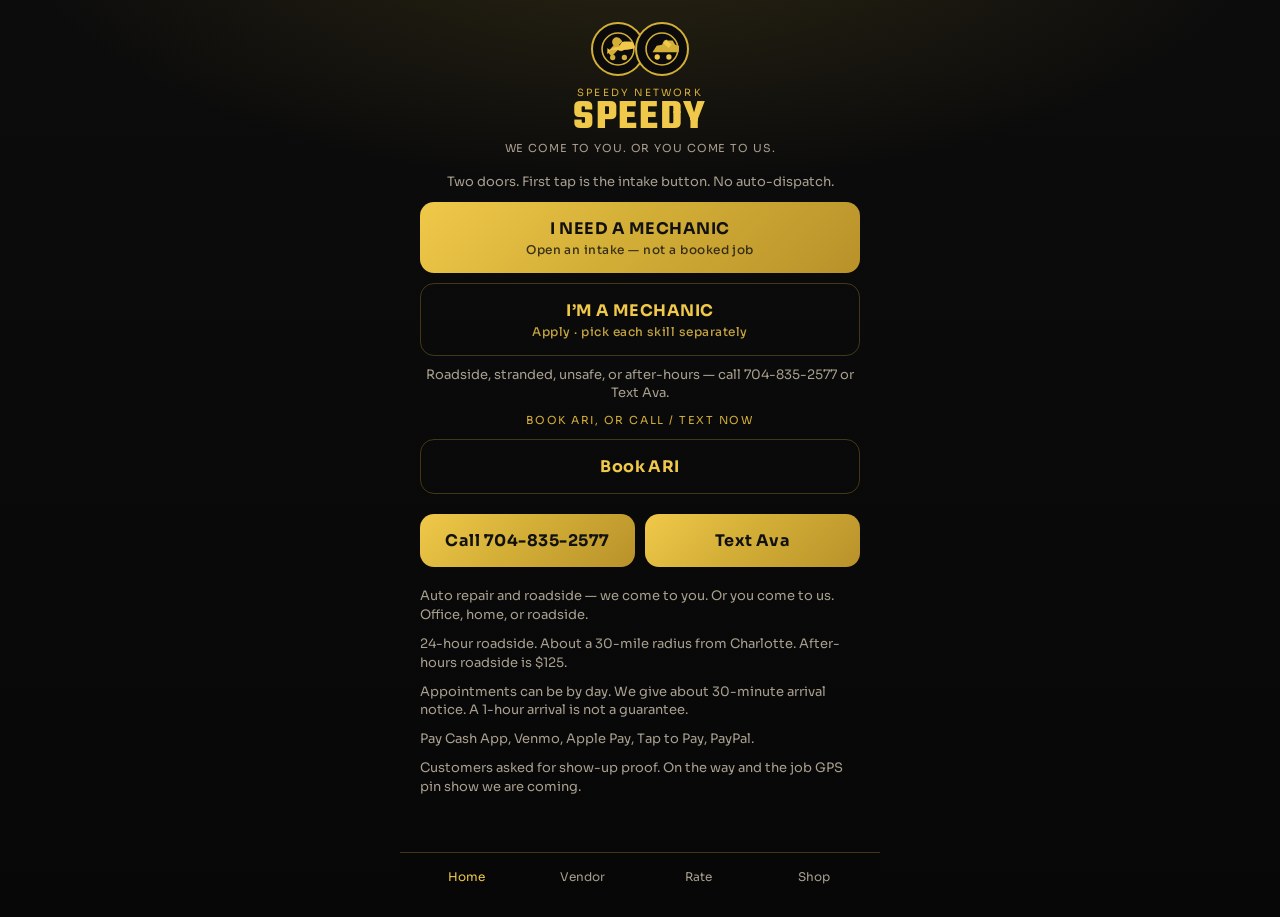
==== index.html @ 790b3974 "Add branded Speedy Network pages" ====
<!DOCTYPE html>
<html lang="en">
<head>
  <meta charset="UTF-8" />
  <meta name="viewport" content="width=device-width, initial-scale=1, viewport-fit=cover" />
  <title>Speedy Network · Speedy Mobile Auto Repair</title>
  <link rel="preconnect" href="https://fonts.googleapis.com" />
  <link href="https://fonts.googleapis.com/css2?family=Sora:wght@400;500;600;700&family=Teko:wght@600;700&display=swap" rel="stylesheet" />
  <link rel="stylesheet" href="styles.css" />
</head>
<body>
  <div class="wrap">
    <div id="header" data-sub="We come to you. Or you come to us."></div>
    <p class="note center">Two doors. First tap is the intake button. No auto-dispatch.</p>
    <a class="btn btn-gold" href="https://portal.ari.app/b/kCHD15A2N0Vobeo5jdgZhwQBJTA3">I NEED A MECHANIC<small>Open an intake — not a booked job</small></a>
    <a class="btn btn-ghost" href="apply.html">I’M A MECHANIC<small>Apply · pick each skill separately</small></a>
    <p class="note center">Roadside, stranded, unsafe, or after-hours — call 704-835-2577 or Text Ava.</p>
    <p class="note center" style="letter-spacing:.14em;font-size:11px;text-transform:uppercase;color:#d4af37">Book ARI, or Call / Text now</p>
    <a class="btn btn-ghost" href="https://portal.ari.app/b/kCHD15A2N0Vobeo5jdgZhwQBJTA3">Book ARI</a>
    <div class="row">
      <a class="btn btn-gold" href="tel:+17048352577">Call 704-835-2577</a>
      <a class="btn btn-gold" href="sms:+17048352577">Text Ava</a>
    </div>
    <p class="note">Auto repair and roadside — we come to you. Or you come to us. Office, home, or roadside.</p>
    <p class="note">24-hour roadside. About a 30-mile radius from Charlotte. After-hours roadside is $125.</p>
    <p class="note">Appointments can be by day. We give about 30-minute arrival notice. A 1-hour arrival is not a guarantee.</p>
    <p class="note">Pay Cash App, Venmo, Apple Pay, Tap to Pay, PayPal.</p>
    <p class="note">Customers asked for show-up proof. On the way and the job GPS pin show we are coming.</p>
  </div>
  <div id="nav" data-active="Home"></div>
  <script src="brand.js"></script>
</body>
</html>
---- styles.css ----
:root {
  --bg: #070707;
  --elev: #121212;
  --panel: #181818;
  --ink: #f5f0e6;
  --muted: #a89f8f;
  --gold: #d4af37;
  --goldb: #f0c94a;
  --deep: #9a7b1a;
  --line: rgba(212, 175, 55, 0.28);
}
* { box-sizing: border-box; }
html, body { margin: 0; min-height: 100%; background: var(--bg); color: var(--ink); font-family: Sora, system-ui, sans-serif; }
body {
  background:
    radial-gradient(ellipse 90% 55% at 50% -10%, rgba(212,175,55,.16), transparent 55%),
    linear-gradient(180deg, #0c0c0c 0%, #070707 100%);
}
a { color: inherit; text-decoration: none; }
button, input, select, textarea { font: inherit; color: inherit; }
.wrap { max-width: 480px; margin: 0 auto; min-height: 100dvh; padding: 0 20px 110px; }
.brand-bar { display: flex; flex-direction: column; align-items: center; padding: 22px 0 8px; }
.badges { display: flex; align-items: center; }
.badge {
  width: 54px; height: 54px; border-radius: 50%;
  border: 2px solid var(--gold); background: #0b0b0b;
  display: grid; place-items: center; overflow: hidden;
}
.badge + .badge { margin-left: -10px; }
.badge svg { width: 34px; height: 34px; }
.kicker { margin-top: 10px; font-size: 10px; letter-spacing: .22em; text-transform: uppercase; color: var(--gold); }
.word {
  font-family: Teko, "Arial Narrow", sans-serif;
  font-size: 42px; line-height: .85; letter-spacing: .04em;
  color: var(--goldb); margin: 2px 0 0; font-weight: 700;
}
.sub { font-size: 11px; letter-spacing: .08em; text-transform: uppercase; color: var(--muted); margin-top: 4px; text-align: center; }
h1 {
  font-family: Teko, sans-serif; font-size: 34px; letter-spacing: .03em;
  text-transform: uppercase; color: var(--goldb); margin: 18px 0 8px; font-weight: 700;
}
.muted { color: var(--muted); line-height: 1.5; font-size: 14px; }
.note { color: var(--muted); font-size: 13px; line-height: 1.45; margin: 10px 0; }
.btn {
  display: flex; flex-direction: column; align-items: center; justify-content: center;
  width: 100%; border: none; border-radius: 14px; padding: 16px 14px; margin: 10px 0;
  font-weight: 700; letter-spacing: .03em; cursor: pointer; text-align: center;
}
.btn small { font-weight: 500; opacity: .8; margin-top: 3px; font-size: 12px; }
.btn-gold { background: linear-gradient(135deg, #f0c94a 0%, #d4af37 45%, #b8922a 100%); color: #111; }
.btn-ghost { background: transparent; border: 1px solid var(--line); color: var(--goldb); }
.row { display: grid; grid-template-columns: 1fr 1fr; gap: 10px; }
label { display: block; font-size: 13px; color: var(--muted); margin: 14px 0 6px; }
.field, select.field, textarea.field {
  width: 100%; border: 1px solid var(--line); background: #0b0b0b;
  border-radius: 12px; padding: 12px 14px; outline: none; color: var(--ink);
}
.field:focus { border-color: var(--gold); box-shadow: 0 0 0 3px rgba(212,175,55,.18); }
.card {
  border: 1px solid var(--line); background: linear-gradient(180deg, #181818, #0e0e0e);
  border-radius: 16px; padding: 14px 16px; margin: 16px 0;
}
.card b { color: var(--goldb); }
.stars { display: flex; gap: 8px; flex-wrap: wrap; }
.star-btn {
  min-width: 52px; border-radius: 12px; border: 1px solid var(--line);
  background: #0b0b0b; color: var(--ink); padding: 10px 0; cursor: pointer;
}
.star-btn.on { border-color: var(--gold); color: var(--goldb); background: rgba(212,175,55,.1); }
.bottom {
  position: fixed; left: 0; right: 0; bottom: 0; z-index: 20;
  border-top: 1px solid var(--line); background: rgba(8,8,8,.94);
  display: grid; grid-template-columns: repeat(4, 1fr);
  padding: 10px 8px calc(10px + env(safe-area-inset-bottom));
  max-width: 480px; margin: 0 auto;
}
.bottom a { text-align: center; font-size: 12px; color: var(--muted); padding: 6px 0; }
.bottom a.on { color: var(--goldb); }
.center { text-align: center; }
.ok { color: #5fad6e; }
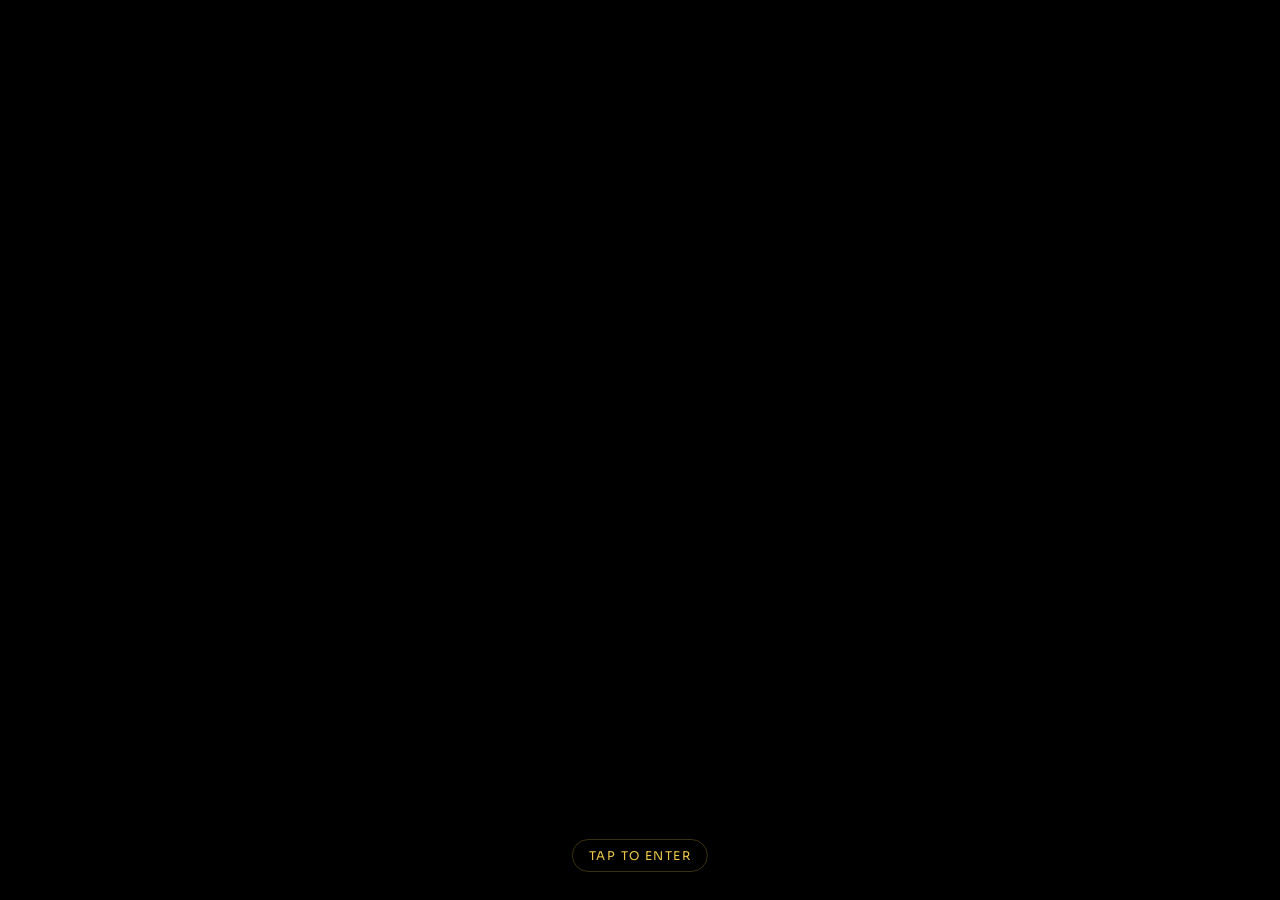
==== commit 7be2d904: "Video sting splash: full-black centered gold lockup, tap to enter" ====
--- a/index.html
+++ b/index.html
@@ -9,25 +9,30 @@
   <link rel="stylesheet" href="styles.css" />
 </head>
 <body>
+  <div class="splash" id="splash">
+    <video id="sting" autoplay muted playsinline poster="poster.jpg">
+      <source src="intro.mp4" type="video/mp4" />
+    </video>
+    <button class="skip" type="button" id="skip">Tap to enter</button>
+  </div>
   <div class="wrap">
-    <div id="header" data-sub="We come to you. Or you come to us."></div>
+    <div id="header"></div>
     <p class="note center">Two doors. First tap is the intake button. No auto-dispatch.</p>
     <a class="btn btn-gold" href="https://portal.ari.app/b/kCHD15A2N0Vobeo5jdgZhwQBJTA3">I NEED A MECHANIC<small>Open an intake — not a booked job</small></a>
     <a class="btn btn-ghost" href="apply.html">I’M A MECHANIC<small>Apply · pick each skill separately</small></a>
     <p class="note center">Roadside, stranded, unsafe, or after-hours — call 704-835-2577 or Text Ava.</p>
-    <p class="note center" style="letter-spacing:.14em;font-size:11px;text-transform:uppercase;color:#d4af37">Book ARI, or Call / Text now</p>
+    <p class="note center kicker">Book ARI, or Call / Text now</p>
     <a class="btn btn-ghost" href="https://portal.ari.app/b/kCHD15A2N0Vobeo5jdgZhwQBJTA3">Book ARI</a>
     <div class="row">
       <a class="btn btn-gold" href="tel:+17048352577">Call 704-835-2577</a>
       <a class="btn btn-gold" href="sms:+17048352577">Text Ava</a>
     </div>
-    <p class="note">Auto repair and roadside — we come to you. Or you come to us. Office, home, or roadside.</p>
+    <p class="note">Auto repair and roadside — we come to you. Or you come to us.</p>
     <p class="note">24-hour roadside. About a 30-mile radius from Charlotte. After-hours roadside is $125.</p>
-    <p class="note">Appointments can be by day. We give about 30-minute arrival notice. A 1-hour arrival is not a guarantee.</p>
     <p class="note">Pay Cash App, Venmo, Apple Pay, Tap to Pay, PayPal.</p>
-    <p class="note">Customers asked for show-up proof. On the way and the job GPS pin show we are coming.</p>
   </div>
   <div id="nav" data-active="Home"></div>
+  <script src="assets.js"></script>
   <script src="brand.js"></script>
 </body>
-</html>+</html>
--- a/styles.css
+++ b/styles.css
@@ -1,46 +1,42 @@
 :root {
-  --bg: #070707;
-  --elev: #121212;
-  --panel: #181818;
+  --bg: #000000;
   --ink: #f5f0e6;
   --muted: #a89f8f;
   --gold: #d4af37;
   --goldb: #f0c94a;
-  --deep: #9a7b1a;
   --line: rgba(212, 175, 55, 0.28);
 }
 * { box-sizing: border-box; }
-html, body { margin: 0; min-height: 100%; background: var(--bg); color: var(--ink); font-family: Sora, system-ui, sans-serif; }
-body {
-  background:
-    radial-gradient(ellipse 90% 55% at 50% -10%, rgba(212,175,55,.16), transparent 55%),
-    linear-gradient(180deg, #0c0c0c 0%, #070707 100%);
-}
+html, body { margin: 0; min-height: 100%; background: #000; color: var(--ink); font-family: Sora, system-ui, sans-serif; }
+body { background: #000; }
 a { color: inherit; text-decoration: none; }
 button, input, select, textarea { font: inherit; color: inherit; }
-.wrap { max-width: 480px; margin: 0 auto; min-height: 100dvh; padding: 0 20px 110px; }
-.brand-bar { display: flex; flex-direction: column; align-items: center; padding: 22px 0 8px; }
-.badges { display: flex; align-items: center; }
-.badge {
-  width: 54px; height: 54px; border-radius: 50%;
-  border: 2px solid var(--gold); background: #0b0b0b;
-  display: grid; place-items: center; overflow: hidden;
+.wrap { max-width: 480px; margin: 0 auto; min-height: 100dvh; padding: 0 18px 110px; }
+.brand-bar { display: flex; flex-direction: column; align-items: center; padding: 10px 0 6px; background: #000; }
+.lockup { width: min(100%, 420px); height: auto; display: block; }
+.hero {
+  position: relative;
+  margin: 0 -18px 8px;
+  background: #000;
+  min-height: 42vh;
+  display: grid;
+  place-items: center;
+  overflow: hidden;
 }
-.badge + .badge { margin-left: -10px; }
-.badge svg { width: 34px; height: 34px; }
-.kicker { margin-top: 10px; font-size: 10px; letter-spacing: .22em; text-transform: uppercase; color: var(--gold); }
-.word {
-  font-family: Teko, "Arial Narrow", sans-serif;
-  font-size: 42px; line-height: .85; letter-spacing: .04em;
-  color: var(--goldb); margin: 2px 0 0; font-weight: 700;
+.hero video, .hero img.poster {
+  width: 100%;
+  height: 42vh;
+  object-fit: contain;
+  background: #000;
+  display: block;
 }
-.sub { font-size: 11px; letter-spacing: .08em; text-transform: uppercase; color: var(--muted); margin-top: 4px; text-align: center; }
 h1 {
   font-family: Teko, sans-serif; font-size: 34px; letter-spacing: .03em;
-  text-transform: uppercase; color: var(--goldb); margin: 18px 0 8px; font-weight: 700;
+  text-transform: uppercase; color: var(--goldb); margin: 14px 0 8px; font-weight: 700;
 }
 .muted { color: var(--muted); line-height: 1.5; font-size: 14px; }
 .note { color: var(--muted); font-size: 13px; line-height: 1.45; margin: 10px 0; }
+.kicker { letter-spacing: .14em; font-size: 11px; text-transform: uppercase; color: var(--gold); }
 .btn {
   display: flex; flex-direction: column; align-items: center; justify-content: center;
   width: 100%; border: none; border-radius: 14px; padding: 16px 14px; margin: 10px 0;
@@ -69,7 +65,7 @@
 .star-btn.on { border-color: var(--gold); color: var(--goldb); background: rgba(212,175,55,.1); }
 .bottom {
   position: fixed; left: 0; right: 0; bottom: 0; z-index: 20;
-  border-top: 1px solid var(--line); background: rgba(8,8,8,.94);
+  border-top: 1px solid var(--line); background: rgba(0,0,0,.94);
   display: grid; grid-template-columns: repeat(4, 1fr);
   padding: 10px 8px calc(10px + env(safe-area-inset-bottom));
   max-width: 480px; margin: 0 auto;
@@ -78,3 +74,21 @@
 .bottom a.on { color: var(--goldb); }
 .center { text-align: center; }
 .ok { color: #5fad6e; }
+.splash {
+  position: fixed; inset: 0; z-index: 80; background: #000;
+  display: grid; place-items: center; transition: opacity .7s ease;
+}
+.splash video {
+  width: 100%; height: 100%;
+  object-fit: contain;
+  background: #000;
+}
+.splash .skip {
+  position: absolute; bottom: calc(28px + env(safe-area-inset-bottom));
+  left: 50%; transform: translateX(-50%);
+  background: transparent; border: 1px solid var(--line);
+  color: var(--goldb); border-radius: 999px;
+  padding: 8px 16px; font-size: 12px; letter-spacing: .12em;
+  text-transform: uppercase; cursor: pointer;
+}
+.splash.gone { opacity: 0; pointer-events: none; }
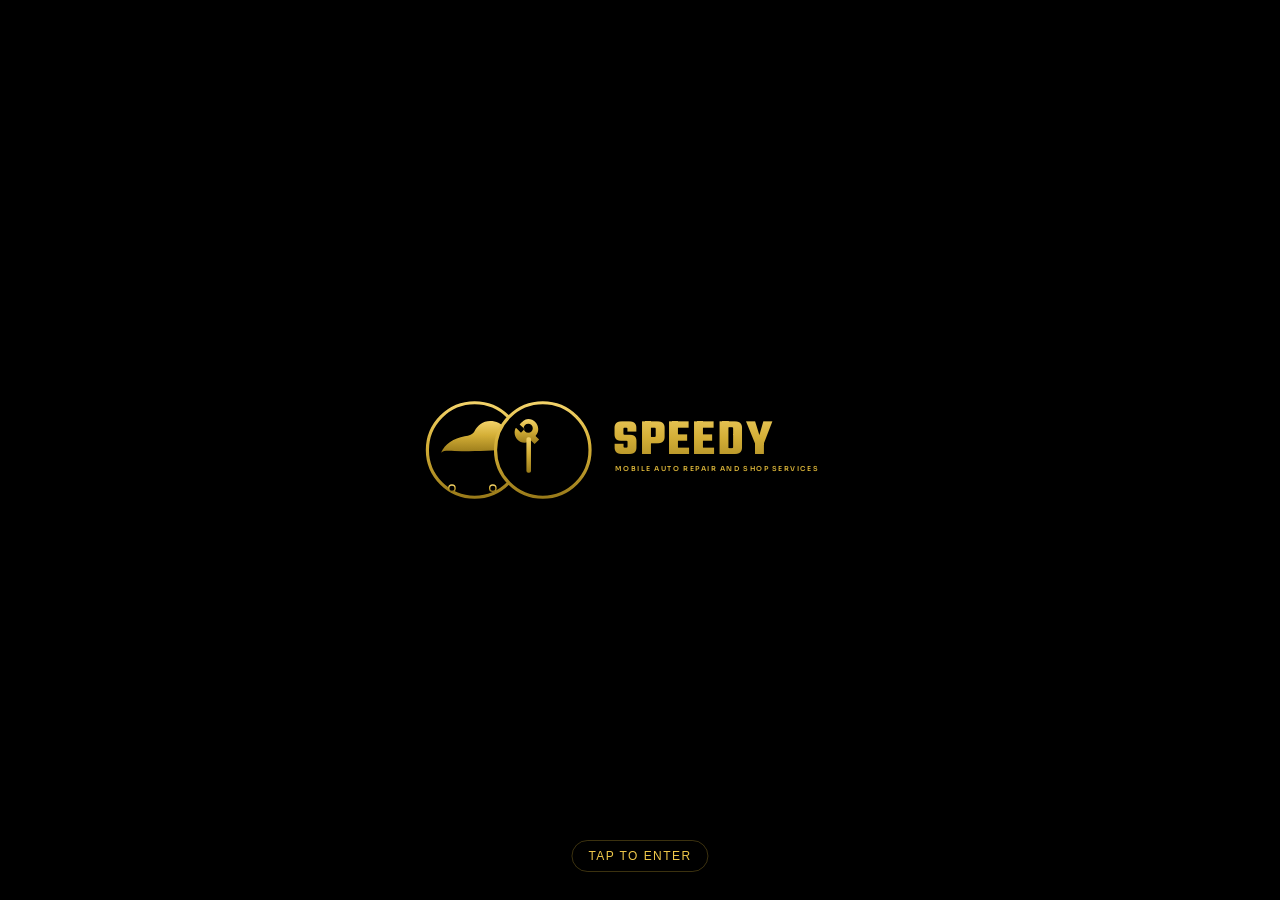
==== commit bed3443c: "Self-contained splash so the preview works without htmlpreview" ====
--- a/index.html
+++ b/index.html
@@ -4,35 +4,66 @@
   <meta charset="UTF-8" />
   <meta name="viewport" content="width=device-width, initial-scale=1, viewport-fit=cover" />
   <title>Speedy Network · Speedy Mobile Auto Repair</title>
-  <link rel="preconnect" href="https://fonts.googleapis.com" />
   <link href="https://fonts.googleapis.com/css2?family=Sora:wght@400;500;600;700&family=Teko:wght@600;700&display=swap" rel="stylesheet" />
-  <link rel="stylesheet" href="styles.css" />
+  <style>
+    :root { --ink:#f5f0e6; --muted:#a89f8f; --gold:#d4af37; --goldb:#f0c94a; --line:rgba(212,175,55,.28); }
+    * { box-sizing:border-box; }
+    html, body { margin:0; min-height:100%; background:#000; color:var(--ink); font-family:Sora,system-ui,sans-serif; }
+    a { color:inherit; text-decoration:none; }
+    .wrap { max-width:480px; margin:0 auto; min-height:100dvh; padding:0 18px 110px; }
+    .brand-bar { display:flex; justify-content:center; padding:14px 0 8px; }
+    .lockup { width:min(100%,420px); height:auto; display:block; }
+    .note { color:var(--muted); font-size:13px; line-height:1.45; margin:10px 0; }
+    .kicker { letter-spacing:.14em; font-size:11px; text-transform:uppercase; color:var(--gold); }
+    .center { text-align:center; }
+    .btn { display:flex; flex-direction:column; align-items:center; justify-content:center; width:100%; border:none; border-radius:14px; padding:16px 14px; margin:10px 0; font-weight:700; letter-spacing:.03em; text-align:center; }
+    .btn small { font-weight:500; opacity:.8; margin-top:3px; font-size:12px; }
+    .btn-gold { background:linear-gradient(135deg,#f0c94a 0%,#d4af37 45%,#b8922a 100%); color:#111; }
+    .btn-ghost { background:transparent; border:1px solid var(--line); color:var(--goldb); }
+    .row { display:grid; grid-template-columns:1fr 1fr; gap:10px; }
+    .bottom { position:fixed; left:0; right:0; bottom:0; z-index:20; border-top:1px solid var(--line); background:rgba(0,0,0,.94); display:grid; grid-template-columns:repeat(4,1fr); padding:10px 8px calc(10px + env(safe-area-inset-bottom)); max-width:480px; margin:0 auto; }
+    .bottom a { text-align:center; font-size:12px; color:var(--muted); padding:6px 0; }
+    .bottom a.on { color:var(--goldb); }
+    .splash { position:fixed; inset:0; z-index:80; background:#000; display:grid; place-items:center; transition:opacity .7s ease; }
+    .splash.gone { opacity:0; pointer-events:none; }
+    .sting { width:min(92vw,420px); animation:sting 4.6s ease forwards; }
+    @keyframes sting { 0% { opacity:0; transform:scale(.86); filter:blur(8px);} 18% { opacity:1; transform:scale(.96); filter:blur(0);} 100% { opacity:1; transform:scale(1.06);} }
+    .skip { position:absolute; bottom:calc(28px + env(safe-area-inset-bottom)); left:50%; transform:translateX(-50%); background:transparent; border:1px solid var(--line); color:var(--goldb); border-radius:999px; padding:8px 16px; font-size:12px; letter-spacing:.12em; text-transform:uppercase; cursor:pointer; }
+  </style>
 </head>
 <body>
   <div class="splash" id="splash">
-    <video id="sting" autoplay muted playsinline poster="poster.jpg">
-      <source src="intro.mp4" type="video/mp4" />
-    </video>
+    <svg class="sting" viewBox="0 0 980 280" role="img" aria-label="SPEEDY Mobile Auto Repair and Shop Services">
+      <defs><linearGradient id="g" x1="0" y1="0" x2="0" y2="1"><stop offset="0%" stop-color="#F3D36A"/><stop offset="45%" stop-color="#D4AF37"/><stop offset="100%" stop-color="#9A7B1A"/></linearGradient></defs>
+      <g transform="translate(18,28)"><circle cx="108" cy="112" r="104" fill="#000" stroke="url(#g)" stroke-width="7"/><path fill="url(#g)" d="M34 118c8-18 28-32 52-36 10-2 18-4 22-12 6-12 18-22 34-22 14 0 24 6 32 14 6 6 14 10 24 10 4 18 6 28 6 36-18 4-84 8-140 6-12 0-24-2-30 4z"/><circle cx="58" cy="196" r="7" fill="#000" stroke="url(#g)" stroke-width="3"/><circle cx="148" cy="196" r="7" fill="#000" stroke="url(#g)" stroke-width="3"/></g>
+      <g transform="translate(168,28)"><circle cx="108" cy="112" r="104" fill="#000" stroke="url(#g)" stroke-width="7"/><g transform="translate(48,36)"><path fill="url(#g)" d="M28 8c12 0 22 10 22 22 0 6-2 11-6 15l8 8-10 10-8-8c-4 3-9 5-14 5-12 0-22-10-22-22 0-4 1-8 3-11L12 38l8-8-11-10C13 16 20 8 28 8zm0 10a10 10 0 100 20 10 10 0 000-20z"/><rect x="24" y="48" width="10" height="78" rx="4" fill="url(#g)"/></g></g>
+      <text x="430" y="148" fill="url(#g)" font-family="Teko, Arial Black, Impact, sans-serif" font-size="112" font-weight="700" letter-spacing="4">SPEEDY</text>
+      <text x="436" y="186" fill="#D4AF37" font-family="Sora, Arial, sans-serif" font-size="15" font-weight="600" letter-spacing="3.4">MOBILE AUTO REPAIR AND SHOP SERVICES</text>
+    </svg>
     <button class="skip" type="button" id="skip">Tap to enter</button>
   </div>
   <div class="wrap">
-    <div id="header"></div>
+    <header class="brand-bar">
+      <svg class="lockup" viewBox="0 0 980 280"><defs><linearGradient id="g2" x1="0" y1="0" x2="0" y2="1"><stop offset="0%" stop-color="#F3D36A"/><stop offset="45%" stop-color="#D4AF37"/><stop offset="100%" stop-color="#9A7B1A"/></linearGradient></defs>
+      <g transform="translate(18,28)"><circle cx="108" cy="112" r="104" fill="#000" stroke="url(#g2)" stroke-width="7"/><path fill="url(#g2)" d="M34 118c8-18 28-32 52-36 10-2 18-4 22-12 6-12 18-22 34-22 14 0 24 6 32 14 6 6 14 10 24 10 4 18 6 28 6 36-18 4-84 8-140 6-12 0-24-2-30 4z"/><circle cx="58" cy="196" r="7" fill="#000" stroke="url(#g2)" stroke-width="3"/><circle cx="148" cy="196" r="7" fill="#000" stroke="url(#g2)" stroke-width="3"/></g>
+      <g transform="translate(168,28)"><circle cx="108" cy="112" r="104" fill="#000" stroke="url(#g2)" stroke-width="7"/><g transform="translate(48,36)"><path fill="url(#g2)" d="M28 8c12 0 22 10 22 22 0 6-2 11-6 15l8 8-10 10-8-8c-4 3-9 5-14 5-12 0-22-10-22-22 0-4 1-8 3-11L12 38l8-8-11-10C13 16 20 8 28 8zm0 10a10 10 0 100 20 10 10 0 000-20z"/><rect x="24" y="48" width="10" height="78" rx="4" fill="url(#g2)"/></g></g>
+      <text x="430" y="148" fill="url(#g2)" font-family="Teko, Arial Black, Impact, sans-serif" font-size="112" font-weight="700" letter-spacing="4">SPEEDY</text>
+      <text x="436" y="186" fill="#D4AF37" font-family="Sora, Arial, sans-serif" font-size="15" font-weight="600" letter-spacing="3.4">MOBILE AUTO REPAIR AND SHOP SERVICES</text></svg>
+    </header>
     <p class="note center">Two doors. First tap is the intake button. No auto-dispatch.</p>
     <a class="btn btn-gold" href="https://portal.ari.app/b/kCHD15A2N0Vobeo5jdgZhwQBJTA3">I NEED A MECHANIC<small>Open an intake — not a booked job</small></a>
     <a class="btn btn-ghost" href="apply.html">I’M A MECHANIC<small>Apply · pick each skill separately</small></a>
     <p class="note center">Roadside, stranded, unsafe, or after-hours — call 704-835-2577 or Text Ava.</p>
-    <p class="note center kicker">Book ARI, or Call / Text now</p>
     <a class="btn btn-ghost" href="https://portal.ari.app/b/kCHD15A2N0Vobeo5jdgZhwQBJTA3">Book ARI</a>
-    <div class="row">
-      <a class="btn btn-gold" href="tel:+17048352577">Call 704-835-2577</a>
-      <a class="btn btn-gold" href="sms:+17048352577">Text Ava</a>
-    </div>
-    <p class="note">Auto repair and roadside — we come to you. Or you come to us.</p>
-    <p class="note">24-hour roadside. About a 30-mile radius from Charlotte. After-hours roadside is $125.</p>
-    <p class="note">Pay Cash App, Venmo, Apple Pay, Tap to Pay, PayPal.</p>
+    <div class="row"><a class="btn btn-gold" href="tel:+17048352577">Call 704-835-2577</a><a class="btn btn-gold" href="sms:+17048352577">Text Ava</a></div>
   </div>
-  <div id="nav" data-active="Home"></div>
-  <script src="assets.js"></script>
-  <script src="brand.js"></script>
+  <nav class="bottom"><a href="index.html" class="on">Home</a><a href="vendor.html">Vendor</a><a href="rate.html">Rate</a><a href="shop.html">Shop</a></nav>
+  <script>
+    const splash = document.getElementById("splash");
+    const hide = () => splash && splash.classList.add("gone");
+    document.getElementById("skip").addEventListener("click", hide);
+    splash.addEventListener("click", hide);
+    setTimeout(hide, 4800);
+  </script>
 </body>
-</html>
+</html>
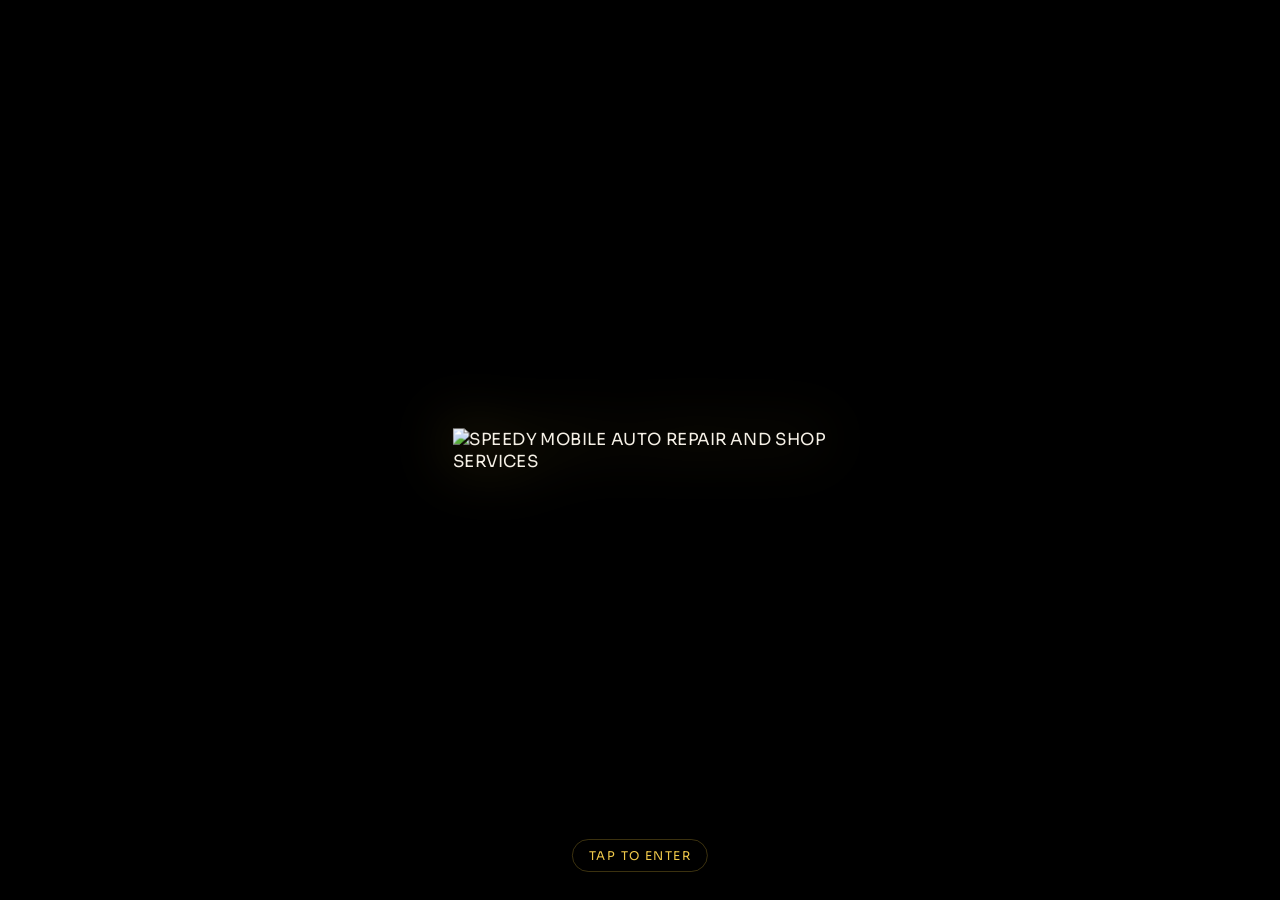
==== commit ac700194: "Use official website dual gold badge logos on splash and header" ====
--- a/index.html
+++ b/index.html
@@ -4,66 +4,45 @@
   <meta charset="UTF-8" />
   <meta name="viewport" content="width=device-width, initial-scale=1, viewport-fit=cover" />
   <title>Speedy Network · Speedy Mobile Auto Repair</title>
-  <link href="https://fonts.googleapis.com/css2?family=Sora:wght@400;500;600;700&family=Teko:wght@600;700&display=swap" rel="stylesheet" />
-  <style>
-    :root { --ink:#f5f0e6; --muted:#a89f8f; --gold:#d4af37; --goldb:#f0c94a; --line:rgba(212,175,55,.28); }
-    * { box-sizing:border-box; }
-    html, body { margin:0; min-height:100%; background:#000; color:var(--ink); font-family:Sora,system-ui,sans-serif; }
-    a { color:inherit; text-decoration:none; }
-    .wrap { max-width:480px; margin:0 auto; min-height:100dvh; padding:0 18px 110px; }
-    .brand-bar { display:flex; justify-content:center; padding:14px 0 8px; }
-    .lockup { width:min(100%,420px); height:auto; display:block; }
-    .note { color:var(--muted); font-size:13px; line-height:1.45; margin:10px 0; }
-    .kicker { letter-spacing:.14em; font-size:11px; text-transform:uppercase; color:var(--gold); }
-    .center { text-align:center; }
-    .btn { display:flex; flex-direction:column; align-items:center; justify-content:center; width:100%; border:none; border-radius:14px; padding:16px 14px; margin:10px 0; font-weight:700; letter-spacing:.03em; text-align:center; }
-    .btn small { font-weight:500; opacity:.8; margin-top:3px; font-size:12px; }
-    .btn-gold { background:linear-gradient(135deg,#f0c94a 0%,#d4af37 45%,#b8922a 100%); color:#111; }
-    .btn-ghost { background:transparent; border:1px solid var(--line); color:var(--goldb); }
-    .row { display:grid; grid-template-columns:1fr 1fr; gap:10px; }
-    .bottom { position:fixed; left:0; right:0; bottom:0; z-index:20; border-top:1px solid var(--line); background:rgba(0,0,0,.94); display:grid; grid-template-columns:repeat(4,1fr); padding:10px 8px calc(10px + env(safe-area-inset-bottom)); max-width:480px; margin:0 auto; }
-    .bottom a { text-align:center; font-size:12px; color:var(--muted); padding:6px 0; }
-    .bottom a.on { color:var(--goldb); }
-    .splash { position:fixed; inset:0; z-index:80; background:#000; display:grid; place-items:center; transition:opacity .7s ease; }
-    .splash.gone { opacity:0; pointer-events:none; }
-    .sting { width:min(92vw,420px); animation:sting 4.6s ease forwards; }
-    @keyframes sting { 0% { opacity:0; transform:scale(.86); filter:blur(8px);} 18% { opacity:1; transform:scale(.96); filter:blur(0);} 100% { opacity:1; transform:scale(1.06);} }
-    .skip { position:absolute; bottom:calc(28px + env(safe-area-inset-bottom)); left:50%; transform:translateX(-50%); background:transparent; border:1px solid var(--line); color:var(--goldb); border-radius:999px; padding:8px 16px; font-size:12px; letter-spacing:.12em; text-transform:uppercase; cursor:pointer; }
-  </style>
+  <link rel="preconnect" href="https://fonts.googleapis.com" />
+  <link rel="preconnect" href="https://static.wixstatic.com" />
+  <link href="https://fonts.googleapis.com/css2?family=Sora:wght@400;500;600;700&display=swap" rel="stylesheet" />
+  <link rel="stylesheet" href="styles.css" />
 </head>
 <body>
   <div class="splash" id="splash">
-    <svg class="sting" viewBox="0 0 980 280" role="img" aria-label="SPEEDY Mobile Auto Repair and Shop Services">
-      <defs><linearGradient id="g" x1="0" y1="0" x2="0" y2="1"><stop offset="0%" stop-color="#F3D36A"/><stop offset="45%" stop-color="#D4AF37"/><stop offset="100%" stop-color="#9A7B1A"/></linearGradient></defs>
-      <g transform="translate(18,28)"><circle cx="108" cy="112" r="104" fill="#000" stroke="url(#g)" stroke-width="7"/><path fill="url(#g)" d="M34 118c8-18 28-32 52-36 10-2 18-4 22-12 6-12 18-22 34-22 14 0 24 6 32 14 6 6 14 10 24 10 4 18 6 28 6 36-18 4-84 8-140 6-12 0-24-2-30 4z"/><circle cx="58" cy="196" r="7" fill="#000" stroke="url(#g)" stroke-width="3"/><circle cx="148" cy="196" r="7" fill="#000" stroke="url(#g)" stroke-width="3"/></g>
-      <g transform="translate(168,28)"><circle cx="108" cy="112" r="104" fill="#000" stroke="url(#g)" stroke-width="7"/><g transform="translate(48,36)"><path fill="url(#g)" d="M28 8c12 0 22 10 22 22 0 6-2 11-6 15l8 8-10 10-8-8c-4 3-9 5-14 5-12 0-22-10-22-22 0-4 1-8 3-11L12 38l8-8-11-10C13 16 20 8 28 8zm0 10a10 10 0 100 20 10 10 0 000-20z"/><rect x="24" y="48" width="10" height="78" rx="4" fill="url(#g)"/></g></g>
-      <text x="430" y="148" fill="url(#g)" font-family="Teko, Arial Black, Impact, sans-serif" font-size="112" font-weight="700" letter-spacing="4">SPEEDY</text>
-      <text x="436" y="186" fill="#D4AF37" font-family="Sora, Arial, sans-serif" font-size="15" font-weight="600" letter-spacing="3.4">MOBILE AUTO REPAIR AND SHOP SERVICES</text>
-    </svg>
+    <img
+      class="sting"
+      src="https://static.wixstatic.com/media/d5cd96_19236b40475a4321b097fcf9e73b3836~mv2.png"
+      alt="SPEEDY MOBILE AUTO REPAIR AND SHOP SERVICES"
+    />
     <button class="skip" type="button" id="skip">Tap to enter</button>
   </div>
+
   <div class="wrap">
-    <header class="brand-bar">
-      <svg class="lockup" viewBox="0 0 980 280"><defs><linearGradient id="g2" x1="0" y1="0" x2="0" y2="1"><stop offset="0%" stop-color="#F3D36A"/><stop offset="45%" stop-color="#D4AF37"/><stop offset="100%" stop-color="#9A7B1A"/></linearGradient></defs>
-      <g transform="translate(18,28)"><circle cx="108" cy="112" r="104" fill="#000" stroke="url(#g2)" stroke-width="7"/><path fill="url(#g2)" d="M34 118c8-18 28-32 52-36 10-2 18-4 22-12 6-12 18-22 34-22 14 0 24 6 32 14 6 6 14 10 24 10 4 18 6 28 6 36-18 4-84 8-140 6-12 0-24-2-30 4z"/><circle cx="58" cy="196" r="7" fill="#000" stroke="url(#g2)" stroke-width="3"/><circle cx="148" cy="196" r="7" fill="#000" stroke="url(#g2)" stroke-width="3"/></g>
-      <g transform="translate(168,28)"><circle cx="108" cy="112" r="104" fill="#000" stroke="url(#g2)" stroke-width="7"/><g transform="translate(48,36)"><path fill="url(#g2)" d="M28 8c12 0 22 10 22 22 0 6-2 11-6 15l8 8-10 10-8-8c-4 3-9 5-14 5-12 0-22-10-22-22 0-4 1-8 3-11L12 38l8-8-11-10C13 16 20 8 28 8zm0 10a10 10 0 100 20 10 10 0 000-20z"/><rect x="24" y="48" width="10" height="78" rx="4" fill="url(#g2)"/></g></g>
-      <text x="430" y="148" fill="url(#g2)" font-family="Teko, Arial Black, Impact, sans-serif" font-size="112" font-weight="700" letter-spacing="4">SPEEDY</text>
-      <text x="436" y="186" fill="#D4AF37" font-family="Sora, Arial, sans-serif" font-size="15" font-weight="600" letter-spacing="3.4">MOBILE AUTO REPAIR AND SHOP SERVICES</text></svg>
-    </header>
-    <p class="note center">Two doors. First tap is the intake button. No auto-dispatch.</p>
-    <a class="btn btn-gold" href="https://portal.ari.app/b/kCHD15A2N0Vobeo5jdgZhwQBJTA3">I NEED A MECHANIC<small>Open an intake — not a booked job</small></a>
+    <div id="header"></div>
+    <p class="note">Text START first so we can reply.</p>
+    <p class="hours"><b>Hours:</b> Mon–Fri 8am–6pm, Sat 8am–2pm.</p>
+    <p class="hours"><b>24 Hour Roadside Assistance:</b> 704-835-2577</p>
+    <p class="hours">6016 McDaniel Lane Suite D, Charlotte NC 28213</p>
+
+    <div class="row">
+      <a class="btn btn-gold" href="https://portal.ari.app/b/kCHD15A2N0Vobeo5jdgZhwQBJTA3">BOOK</a>
+      <a class="btn btn-ghost" href="tel:+17048352577">ROADSIDE</a>
+    </div>
+    <a class="btn btn-gold" href="sms:+17048352577">TEXT AVA</a>
     <a class="btn btn-ghost" href="apply.html">I’M A MECHANIC<small>Apply · pick each skill separately</small></a>
-    <p class="note center">Roadside, stranded, unsafe, or after-hours — call 704-835-2577 or Text Ava.</p>
-    <a class="btn btn-ghost" href="https://portal.ari.app/b/kCHD15A2N0Vobeo5jdgZhwQBJTA3">Book ARI</a>
-    <div class="row"><a class="btn btn-gold" href="tel:+17048352577">Call 704-835-2577</a><a class="btn btn-gold" href="sms:+17048352577">Text Ava</a></div>
+    <p class="note">Auto repair and roadside — we come to you. Or you come to us.</p>
+    <p class="note">24-hour roadside. About a 30-mile radius from Charlotte. After-hours roadside is $125.</p>
   </div>
-  <nav class="bottom"><a href="index.html" class="on">Home</a><a href="vendor.html">Vendor</a><a href="rate.html">Rate</a><a href="shop.html">Shop</a></nav>
+  <div id="nav" data-active="Home"></div>
+  <script src="brand.js"></script>
   <script>
     const splash = document.getElementById("splash");
     const hide = () => splash && splash.classList.add("gone");
     document.getElementById("skip").addEventListener("click", hide);
     splash.addEventListener("click", hide);
-    setTimeout(hide, 4800);
+    setTimeout(hide, 4200);
   </script>
 </body>
-</html>+</html>
--- a/styles.css
+++ b/styles.css
@@ -0,0 +1,119 @@
+:root {
+  --bg: #000000;
+  --ink: #f5f0e6;
+  --muted: #a89f8f;
+  --gold: #d4af37;
+  --goldb: #f0c94a;
+  --gold-btn: #c9a227;
+  --line: rgba(212, 175, 55, 0.28);
+}
+* { box-sizing: border-box; }
+html, body { margin: 0; min-height: 100%; background: #000; color: var(--ink); font-family: Sora, system-ui, sans-serif; }
+a { color: inherit; text-decoration: none; }
+button, input, select, textarea { font: inherit; color: inherit; }
+.wrap { max-width: 480px; margin: 0 auto; min-height: 100dvh; padding: 0 18px 110px; }
+
+.brand-bar {
+  display: flex;
+  align-items: center;
+  gap: 12px;
+  padding: 12px 0 10px;
+  background: #000;
+}
+.brand-bar .badges {
+  height: 64px;
+  width: auto;
+  display: block;
+  flex: 0 0 auto;
+}
+.brand-bar .word {
+  display: flex;
+  flex-direction: column;
+  line-height: 1.05;
+}
+.brand-bar .word strong {
+  font-family: Sora, system-ui, sans-serif;
+  font-size: 17px;
+  font-weight: 700;
+  color: #fff;
+  letter-spacing: .01em;
+}
+.brand-bar .word span {
+  font-size: 12px;
+  font-weight: 600;
+  color: #fff;
+}
+
+h1 {
+  font-family: Sora, sans-serif; font-size: 22px; letter-spacing: .01em;
+  color: #fff; margin: 14px 0 8px; font-weight: 700;
+}
+.muted { color: var(--muted); line-height: 1.5; font-size: 14px; }
+.note { color: var(--muted); font-size: 13px; line-height: 1.45; margin: 10px 0; }
+.kicker { letter-spacing: .14em; font-size: 11px; text-transform: uppercase; color: var(--gold); }
+.btn {
+  display: flex; flex-direction: column; align-items: center; justify-content: center;
+  width: 100%; border: none; border-radius: 14px; padding: 16px 14px; margin: 10px 0;
+  font-weight: 700; letter-spacing: .03em; cursor: pointer; text-align: center;
+}
+.btn small { font-weight: 500; opacity: .8; margin-top: 3px; font-size: 12px; }
+.btn-gold { background: #c9a227; color: #111; }
+.btn-ghost { background: transparent; border: 1.5px solid #fff; color: #fff; }
+.row { display: grid; grid-template-columns: 1fr 1fr; gap: 10px; }
+label { display: block; font-size: 13px; color: var(--muted); margin: 14px 0 6px; }
+.field, select.field, textarea.field {
+  width: 100%; border: 1px solid var(--line); background: #0b0b0b;
+  border-radius: 12px; padding: 12px 14px; outline: none; color: var(--ink);
+}
+.field:focus { border-color: var(--gold); box-shadow: 0 0 0 3px rgba(212,175,55,.18); }
+.card {
+  border: 1px solid var(--line); background: linear-gradient(180deg, #181818, #0e0e0e);
+  border-radius: 16px; padding: 14px 16px; margin: 16px 0;
+}
+.card b { color: var(--goldb); }
+.stars { display: flex; gap: 8px; flex-wrap: wrap; }
+.star-btn {
+  min-width: 52px; border-radius: 12px; border: 1px solid var(--line);
+  background: #0b0b0b; color: var(--ink); padding: 10px 0; cursor: pointer;
+}
+.star-btn.on { border-color: var(--gold); color: var(--goldb); background: rgba(212,175,55,.1); }
+.bottom {
+  position: fixed; left: 0; right: 0; bottom: 0; z-index: 20;
+  border-top: 1px solid #1c1c1c; background: #111;
+  display: grid; grid-template-columns: repeat(4, 1fr);
+  padding: 10px 8px calc(10px + env(safe-area-inset-bottom));
+  max-width: 480px; margin: 0 auto;
+}
+.bottom a { text-align: center; font-size: 12px; color: #9a9a9a; padding: 6px 0; font-weight: 600; letter-spacing: .04em; }
+.bottom a.on { color: var(--gold-btn); }
+.center { text-align: center; }
+.ok { color: #5fad6e; }
+
+.splash {
+  position: fixed; inset: 0; z-index: 80; background: #000;
+  display: grid; place-items: center; transition: opacity .7s ease;
+}
+.splash .sting {
+  width: min(86vw, 360px);
+  height: auto;
+  display: block;
+  animation: sting 4.6s ease forwards;
+  filter: drop-shadow(0 0 18px rgba(201,162,39,.45));
+}
+@keyframes sting {
+  0% { opacity: 0; transform: scale(.88); filter: blur(8px) drop-shadow(0 0 0 rgba(201,162,39,0)); }
+  18% { opacity: 1; transform: scale(.98); filter: blur(0) drop-shadow(0 0 18px rgba(201,162,39,.45)); }
+  100% { opacity: 1; transform: scale(1.04); filter: drop-shadow(0 0 28px rgba(201,162,39,.55)); }
+}
+.splash .skip {
+  position: absolute; bottom: calc(28px + env(safe-area-inset-bottom));
+  left: 50%; transform: translateX(-50%);
+  background: transparent; border: 1px solid var(--line);
+  color: var(--goldb); border-radius: 999px;
+  padding: 8px 16px; font-size: 12px; letter-spacing: .12em;
+  text-transform: uppercase; cursor: pointer;
+}
+.splash.gone { opacity: 0; pointer-events: none; }
+.hours { color: #fff; font-size: 14px; line-height: 1.55; }
+.hours b { color: var(--gold-btn); }
+.gold { color: var(--gold-btn); }
